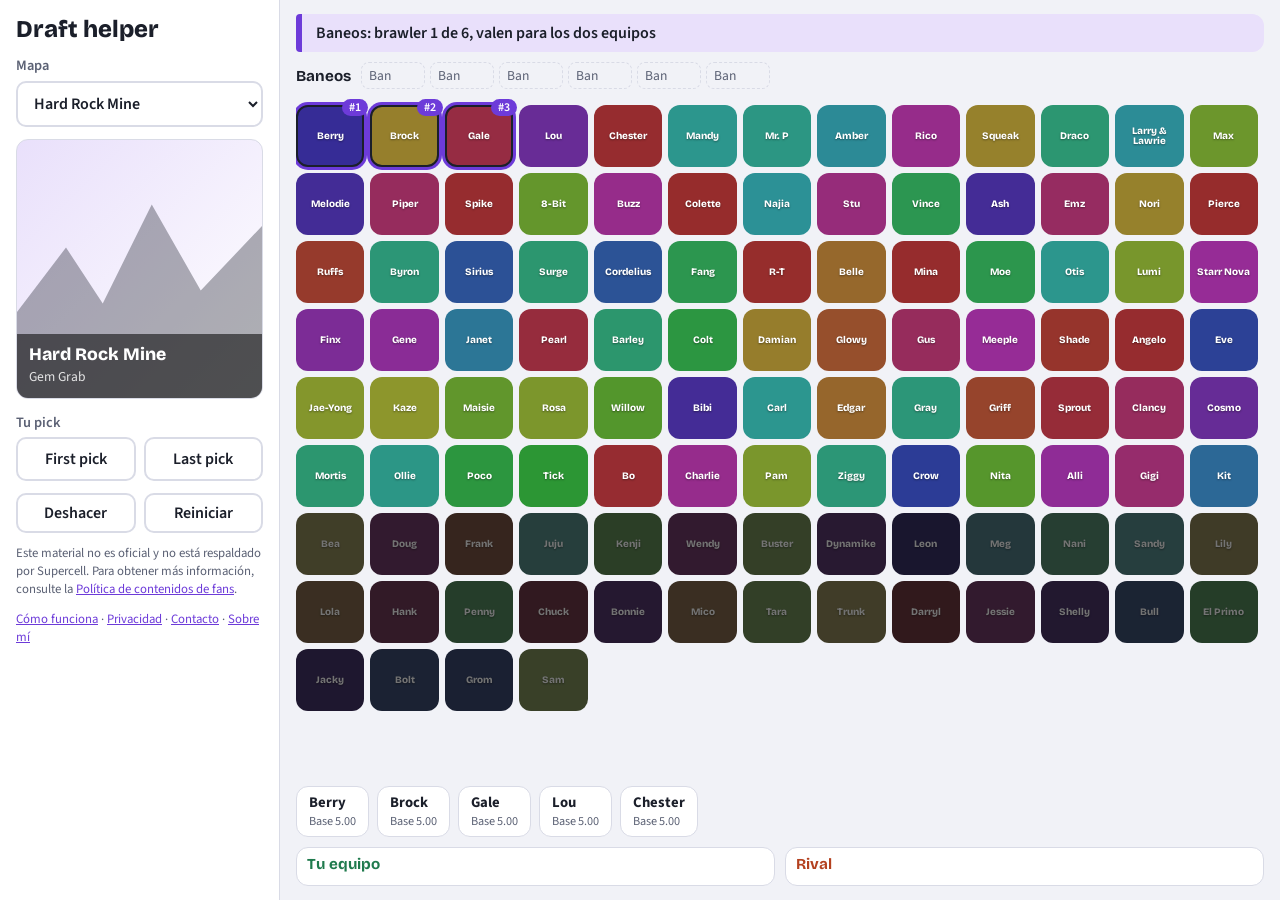
==== index.html @ 5ea56e12 "Add files via upload" ====
<!DOCTYPE html>
<html lang="es">
<head>
<meta charset="utf-8">
<meta name="viewport" content="width=device-width, initial-scale=1, viewport-fit=cover">
<title>Draft helper</title>
<link rel="stylesheet" href="https://fonts.googleapis.com/css2?family=Bricolage+Grotesque:wght@600;800&family=Source+Sans+3:wght@400;600&display=swap">
<style>
:root{--bg:#f1f2f7;--surface:#fff;--ink:#1b1f2a;--muted:#5b6174;--line:#d9dbe6;--gem:#6d3bd9;--gem-soft:#e9e0fb;--me:#1f7a4d;--foe:#b4411f;
box-sizing:border-box;padding-top:env(safe-area-inset-top,0px);padding-bottom:env(safe-area-inset-bottom,0px)}
@media (prefers-color-scheme:dark){:root:not([data-theme="light"]){--bg:#14161f;--surface:#1e2230;--ink:#eceef6;--muted:#a3a9bf;--line:#33384d;--gem:#a98bff;--gem-soft:#2b2447;--me:#5fd49a;--foe:#ff9a78}}
:root[data-theme="dark"]{--bg:#14161f;--surface:#1e2230;--ink:#eceef6;--muted:#a3a9bf;--line:#33384d;--gem:#a98bff;--gem-soft:#2b2447;--me:#5fd49a;--foe:#ff9a78}
html{scroll-padding-top:env(safe-area-inset-top,0px)}
*{box-sizing:border-box}
html,body{height:100%;margin:0}
body{background:var(--bg);color:var(--ink);font:400 16px/1.4 "Source Sans 3",system-ui,sans-serif;overflow:hidden}
h1,h2,h3{font-family:"Bricolage Grotesque",system-ui,sans-serif;margin:0;line-height:1.1}
.app{height:100%;display:grid;grid-template-columns:280px 1fr}
.side{background:var(--surface);border-right:1px solid var(--line);padding:16px;display:flex;flex-direction:column;gap:12px;min-height:0}
.side h1{font-weight:800;font-size:1.5rem}
label{font-weight:600;font-size:.9rem;color:var(--muted)}
select,button{font:600 1rem "Source Sans 3",system-ui,sans-serif;color:var(--ink);background:var(--surface);border:2px solid var(--line);border-radius:10px;padding:9px 12px}
select{width:100%;margin-top:4px}
button{cursor:pointer}
button:focus-visible,select:focus-visible{outline:3px solid var(--gem);outline-offset:2px}
button[aria-pressed="true"]{background:var(--gem);border-color:var(--gem);color:#fff}
.mapimg{flex:1;min-height:120px;max-height:260px;border-radius:12px;border:1px solid var(--line);overflow:hidden;position:relative;background:linear-gradient(135deg,var(--gem-soft),var(--surface))}
.mapimg svg{position:absolute;inset:0;width:100%;height:100%;opacity:.35}
.cap{position:absolute;left:0;right:0;bottom:0;padding:10px 12px;background:rgba(0,0,0,.55);color:#fff}
.cap b{font:800 1.1rem "Bricolage Grotesque",system-ui,sans-serif;display:block}
.cap span{font-size:.85rem;opacity:.85}
.seg{display:grid;grid-template-columns:1fr 1fr;gap:8px;margin-top:4px}
.mini{display:flex;gap:8px}
.mini button{flex:1;padding:7px}
.main{display:flex;flex-direction:column;gap:10px;padding:14px 16px;min-width:0;min-height:0}
.bar{display:grid;grid-template-columns:1fr 1fr;gap:10px}
.team{background:var(--surface);border:1px solid var(--line);border-radius:12px;padding:8px 10px}
.team h3{font-size:.95rem;margin-bottom:4px}
.team.me h3{color:var(--me)}.team.foe h3{color:var(--foe)}
.slots{display:flex;gap:5px;flex-wrap:wrap}
.bans{display:flex;align-items:center;gap:10px;flex-wrap:wrap}.bans h3{font-size:.95rem}
.slot{min-width:64px;padding:3px 7px;border-radius:8px;border:1px dashed var(--line);font-size:.85rem;color:var(--muted)}
.slot.pick{border-style:solid;color:var(--ink);font-weight:600}
.slot.ban{text-decoration:line-through;border-style:solid}
.turn{background:var(--gem-soft);border-left:6px solid var(--gem);border-radius:4px 12px 12px 4px;padding:8px 14px;font-weight:600}
.grid{flex:1;min-height:0;overflow:auto;display:grid;grid-template-columns:repeat(auto-fill,minmax(64px,1fr));grid-auto-rows:62px;gap:6px;padding:6px 6px 0 0}
.tile{position:relative;border-radius:12px;border:2px solid transparent;color:#fff;font:800 .72rem/1.05 "Bricolage Grotesque",system-ui,sans-serif;text-shadow:0 1px 2px rgba(0,0,0,.4);padding:2px}
.tile[disabled]{opacity:.3;cursor:not-allowed}
.tile{display:flex;flex-direction:column;align-items:center;justify-content:center;gap:1px}
.tile img{width:36px;height:36px;object-fit:contain;pointer-events:none}
.tile .nm{font-size:.62rem;line-height:1.05}
.mapimg img{position:absolute;inset:0;width:100%;height:100%;object-fit:cover}
.tile.rec{border-color:var(--ink);box-shadow:0 0 0 3px var(--gem)}
.tile.dim{filter:brightness(.45) saturate(.5)}
.badge{position:absolute;top:-8px;right:-6px;background:var(--gem);color:#fff;border-radius:99px;font:600 .75rem "Source Sans 3",sans-serif;padding:0 7px;text-shadow:none}
.recs{display:flex;gap:8px;flex-wrap:wrap}
.rc{background:var(--surface);border:1px solid var(--line);border-radius:12px;padding:6px 12px;font-size:.92rem}
.rc small{display:block;color:var(--muted)}
.warn{color:var(--foe);font-weight:600}
.hint{margin:0;color:var(--muted);font-size:.8rem}.hint a{color:var(--gem)}
@media (max-width:700px){body{overflow:auto}.app{display:block;height:auto}.side{border-right:0;border-bottom:1px solid var(--line)}.mapimg{height:150px;flex:none}.grid{overflow:visible}}
</style>
</head>
<body>
<div class="app">
<aside class="side">
<h1>Draft helper</h1>
<div><label for="map">Mapa</label>
<select id="map"></select></div>
<div class="mapimg" id="img" aria-label="Imagen del mapa">
<img id="mimg" alt="">
<svg viewBox="0 0 100 60" preserveAspectRatio="none" aria-hidden="true"><path d="M0 40 L20 25 L35 38 L55 15 L75 35 L100 20 L100 60 L0 60Z" fill="currentColor"/></svg>
<div class="cap"><b id="mname"></b><span id="mmode"></span></div>
</div>
<div><label>Tu pick</label>
<div class="seg"><button type="button" id="b-first" aria-pressed="false">First pick</button><button type="button" id="b-last" aria-pressed="false">Last pick</button></div></div>
<div class="mini"><button id="undo">Deshacer</button><button id="reset">Reiniciar</button></div>
<p class="hint">Este material no es oficial y no está respaldado por Supercell. Para obtener más información, consulte la <a href="http://supercell.com/en/fan-content-policy/es/" target="_blank" rel="noopener">Política de contenidos de fans</a>.</p>
<p class="hint"><a href="como-funciona.html">Cómo funciona</a> · <a href="privacidad.html">Privacidad</a> · <a href="contacto.html">Contacto</a> · <a href="sobre-mi.html">Sobre mí</a></p>
</aside>
<section class="main">
<div class="turn" id="turn" aria-live="polite"></div>
<div class="bans"><h3>Baneos</h3><div class="slots" id="s-ban"></div></div>
<div class="grid" id="grid"></div>
<div class="recs" id="rec"></div>
<div class="bar">
<div class="team me"><h3>Tu equipo</h3><div class="slots" id="s-me"></div></div>
<div class="team foe"><h3>Rival</h3><div class="slots" id="s-foe"></div></div>
</div>
</section>
</div>
<script src="datos.js"></script>
<script>
DATA.roster.sort(function(a,b){return a.localeCompare(b)});
var first=null,log=[],map="Hard Rock Mine";
function $(id){return document.getElementById(id)}
function modeOf(m){for(var k in DATA.maps)if(DATA.maps[k].indexOf(m)>-1)return k}
function seq(){var f=first,o=f==="me"?"foe":"me",s=[],i;
 for(i=0;i<6;i++)s.push({t:"ban",team:null});
 if(f){[f,o,o,f,f,o].forEach(function(t){s.push({t:"pick",team:t})})}return s}
var PTS={S:5,A:4,B:3,C:2,D:1,F:0},B_UP=1,B_DOWN=1,cats={},base={};
Object.keys(DATA.tiers).forEach(function(c){["S","A","B","C","D","F"].forEach(function(t){(DATA.tiers[c][t]||[]).forEach(function(n,i){
 var e=cats[n]||(cats[n]={cs:[],best:-1,pos:99}),p=PTS[t];e.cs.push(c);
 if(p>e.best||(p===e.best&&i+1<e.pos)){e.best=p;e.pos=i+1}})})});
Object.keys(cats).forEach(function(n){var e=cats[n];base[n]=e.best-0.001*e.pos});
function ctrN(a,b){var n=0;a.forEach(function(x){b.forEach(function(y){if((DATA.catCounters[y]||[]).indexOf(x)>-1)n++})});return n}
function score(n){var e=cats[n]||{cs:[]},up=0,down=0,bad=[];
 log.forEach(function(l){if(l.t!=="pick"||l.team!=="foe")return;
  var rc=(cats[l.b]||{cs:[]}).cs;
  var u=ctrN(e.cs,rc),d=ctrN(rc,e.cs);up+=B_UP*u;
  if(d){down+=B_DOWN*d;bad.push(l.b)}});
 var m=(DATA.mapBonus[map]||{})[n]||0,b0=base[n]||0;
 return{n:n,base:b0,m:m,pre:b0+m,up:up,down:down,total:b0+m+up-down,bad:bad}}
function slug(n){return n.toLowerCase().replace(/&/g,"").replace(/[^a-z0-9]+/g,"-").replace(/^-|-$/g,"")}
function hue(n){var h=0;for(var i=0;i<n.length;i++)h=(h*31+n.charCodeAt(i))%360;return h}
function render(){
 $("mname").textContent=map;var mi=$("mimg");mi.onerror=function(){mi.style.display="none"};if(mi.dataset.m!==map){mi.dataset.m=map;mi.style.display="";mi.src="img/maps/"+slug(map)+".png"}$("mmode").textContent=modeOf(map);
 $("b-first").setAttribute("aria-pressed",first==="me");$("b-last").setAttribute("aria-pressed",first==="foe");
 var S=seq(),step=S[log.length],taken={};
 log.forEach(function(l){taken[l.b]=l});
 ["me","foe","ban"].forEach(function(t){var el=$("s-"+t);el.innerHTML="";
  S.forEach(function(st,i){if(t==="ban"?st.t!=="ban":st.team!==t)return;
   var d=document.createElement("div"),l=log[i];
   d.className="slot"+(l?" "+l.t:"");d.textContent=l?l.b:(st.t==="ban"?"Ban":"Pick");el.appendChild(d)})});
 var recs=[],hasData=true;
 if(step){var p=step.t==="pick";
  recs=DATA.roster.filter(function(n){return!taken[n]}).map(score)
   .sort(function(a,b){return p?b.total-a.total:b.pre-a.pre}).slice(0,5);
  $("turn").textContent=p?(step.team==="me"?"Tu equipo":"El rival")+" elige (pick "+(log.length-5)+" de 6)":"Baneos: brawler "+(log.length+1)+" de 6, valen para los dos equipos";
 }else $("turn").textContent=first?"Draft completo.":"Baneos hechos. Elige first pick o last pick para empezar los picks.";
 var g=$("grid");g.innerHTML="";
 var DIM_BELOW=2,pk=!!step&&step.t==="pick",sc={};
 DATA.roster.forEach(function(n){sc[n]=score(n)});
 var order=DATA.roster.slice().sort(function(a,b){if(!!taken[a]!==!!taken[b])return taken[a]?1:-1;var d=pk?sc[b].total-sc[a].total:sc[b].pre-sc[a].pre;return d||a.localeCompare(b)});
 order.forEach(function(n){var b=document.createElement("button"),k=recs.map(function(r){return r.n}).indexOf(n),dim=!taken[n]&&!!step&&(pk?sc[n].total:sc[n].pre)<=DIM_BELOW;
  b.className="tile"+(k>-1&&k<3?" rec":"")+(dim?" dim":"");b.style.background="hsl("+hue(n)+",55%,38%)";
  var im=document.createElement("img");im.alt="";im.src="img/"+slug(n)+".png";im.onerror=function(){im.remove()};b.appendChild(im);var nm=document.createElement("span");nm.className="nm";nm.textContent=n;b.appendChild(nm);b.disabled=!step||!!taken[n];
  if(k>-1&&k<3){var s=document.createElement("span");s.className="badge";s.textContent="#"+(k+1);b.appendChild(s)}
  b.onclick=function(){log.push({t:step.t,team:step.team,b:n});render()};g.appendChild(b)});
 var ul=$("rec");ul.innerHTML="";
 if(step&&!recs.length){var e=document.createElement("div");e.className="rc";e.textContent=hasData?"Sin recomendaciones con los datos actuales.":"Sin datos para este mapa todavía.";ul.appendChild(e)}
 recs.forEach(function(r){var d=document.createElement("div"),a=document.createElement("b"),s=document.createElement("small");
  d.className="rc";a.textContent=r.n;
  s.textContent=step.t==="pick"?"Base "+r.base.toFixed(2)+(r.m?" + mapa "+r.m:"")+" + counters "+r.up+" − desventaja "+r.down+" = "+r.total.toFixed(2):"Base "+r.pre.toFixed(2);
  d.appendChild(a);d.appendChild(s);
  if(r.bad.length){var w=document.createElement("small");w.className="warn";w.textContent="Lo frena: "+r.bad.join(", ");d.appendChild(w)}
  ul.appendChild(d)})}
var sel=$("map");
Object.keys(DATA.maps).forEach(function(m){var og=document.createElement("optgroup");og.label=m;
 DATA.maps[m].forEach(function(n){var o=document.createElement("option");o.value=n;o.textContent=n;og.appendChild(o)});sel.appendChild(og)});
sel.value=map;
sel.onchange=function(){map=sel.value;log=[];render()};
function keepBans(){log=log.filter(function(l){return l.t==="ban"})}
$("b-first").onclick=function(){first="me";keepBans();render()};
$("b-last").onclick=function(){first="foe";keepBans();render()};
$("undo").onclick=function(){log.pop();render()};
$("reset").onclick=function(){first=null;log=[];render()};
render();
</script>
</body>
</html>
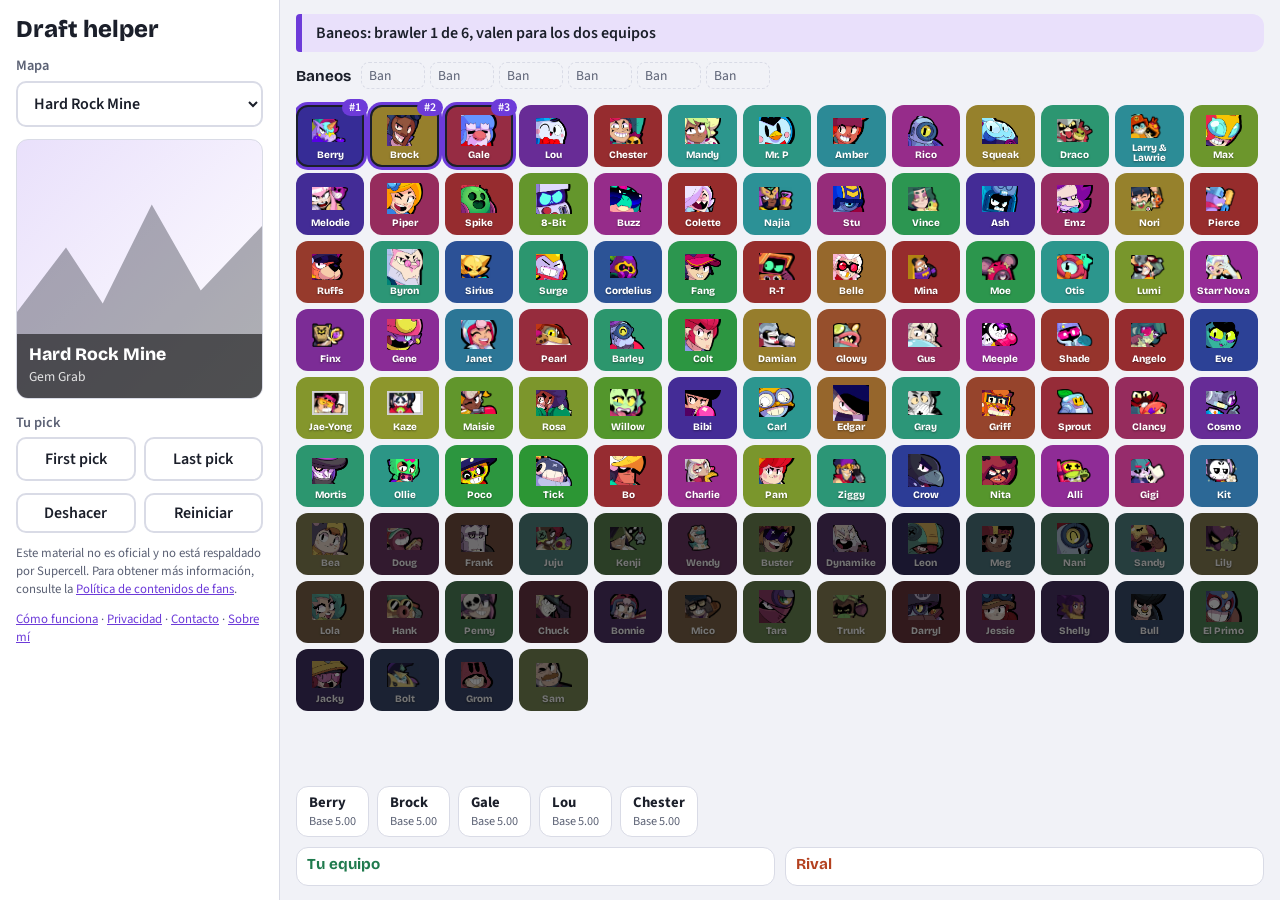
==== commit e8f29388: "Add files via upload" ====
--- a/index.html
+++ b/index.html
@@ -114,7 +114,7 @@
 function slug(n){return n.toLowerCase().replace(/&/g,"").replace(/[^a-z0-9]+/g,"-").replace(/^-|-$/g,"")}
 function hue(n){var h=0;for(var i=0;i<n.length;i++)h=(h*31+n.charCodeAt(i))%360;return h}
 function render(){
- $("mname").textContent=map;var mi=$("mimg");mi.onerror=function(){mi.style.display="none"};if(mi.dataset.m!==map){mi.dataset.m=map;mi.style.display="";mi.src="img/maps/"+slug(map)+".png"}$("mmode").textContent=modeOf(map);
+ $("mname").textContent=map;var mi=$("mimg");mi.onerror=function(){if(mi.dataset.t!=="1"){mi.dataset.t="1";mi.src="img/maps/"+slug(map)+".png"}else{mi.style.display="none"}};if(mi.dataset.m!==map){mi.dataset.m=map;mi.dataset.t="";mi.style.display="";mi.src="img/maps/"+slug(map)+".webp"}$("mmode").textContent=modeOf(map);
  $("b-first").setAttribute("aria-pressed",first==="me");$("b-last").setAttribute("aria-pressed",first==="foe");
  var S=seq(),step=S[log.length],taken={};
  log.forEach(function(l){taken[l.b]=l});
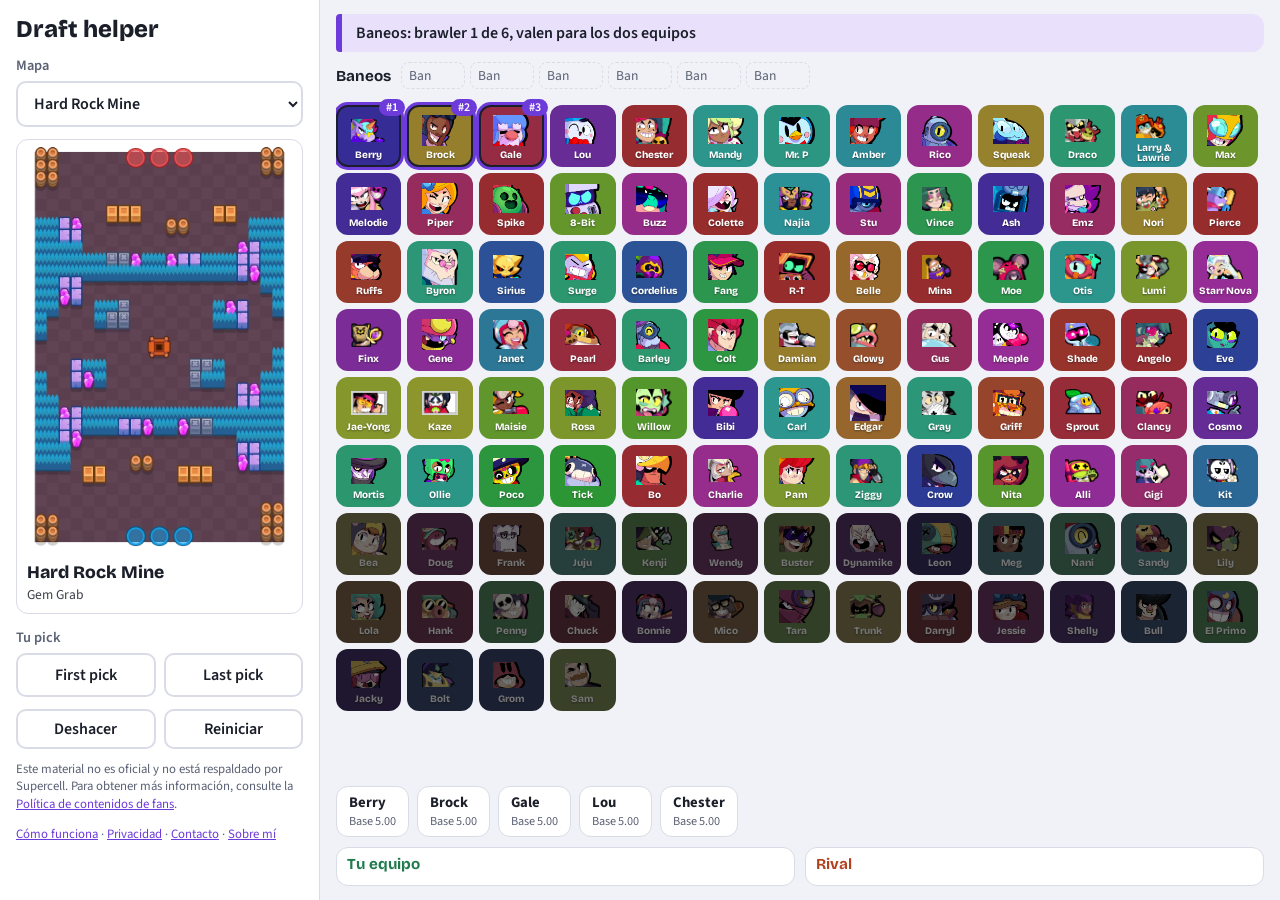
==== commit f55dcc66: "Add files via upload" ====
--- a/index.html
+++ b/index.html
@@ -15,7 +15,7 @@
 html,body{height:100%;margin:0}
 body{background:var(--bg);color:var(--ink);font:400 16px/1.4 "Source Sans 3",system-ui,sans-serif;overflow:hidden}
 h1,h2,h3{font-family:"Bricolage Grotesque",system-ui,sans-serif;margin:0;line-height:1.1}
-.app{height:100%;display:grid;grid-template-columns:280px 1fr}
+.app{height:100%;display:grid;grid-template-columns:320px 1fr}
 .side{background:var(--surface);border-right:1px solid var(--line);padding:16px;display:flex;flex-direction:column;gap:12px;min-height:0}
 .side h1{font-weight:800;font-size:1.5rem}
 label{font-weight:600;font-size:.9rem;color:var(--muted)}
@@ -50,6 +50,10 @@
 .tile img{width:36px;height:36px;object-fit:contain;pointer-events:none}
 .tile .nm{font-size:.62rem;line-height:1.05}
 .mapimg img{position:absolute;inset:0;width:100%;height:100%;object-fit:cover}
+.mapimg.has{background:var(--surface);flex:none;min-height:0;max-height:none}
+.mapimg.has svg{display:none}
+.mapimg.has img{position:static;display:block;width:100%;height:auto;max-height:46vh;object-fit:contain}
+.mapimg.has .cap{position:static;background:none;color:var(--ink);padding:8px 10px}
 .tile.rec{border-color:var(--ink);box-shadow:0 0 0 3px var(--gem)}
 .tile.dim{filter:brightness(.45) saturate(.5)}
 .badge{position:absolute;top:-8px;right:-6px;background:var(--gem);color:#fff;border-radius:99px;font:600 .75rem "Source Sans 3",sans-serif;padding:0 7px;text-shadow:none}
@@ -114,7 +118,7 @@
 function slug(n){return n.toLowerCase().replace(/&/g,"").replace(/[^a-z0-9]+/g,"-").replace(/^-|-$/g,"")}
 function hue(n){var h=0;for(var i=0;i<n.length;i++)h=(h*31+n.charCodeAt(i))%360;return h}
 function render(){
- $("mname").textContent=map;var mi=$("mimg");mi.onerror=function(){if(mi.dataset.t!=="1"){mi.dataset.t="1";mi.src="img/maps/"+slug(map)+".png"}else{mi.style.display="none"}};if(mi.dataset.m!==map){mi.dataset.m=map;mi.dataset.t="";mi.style.display="";mi.src="img/maps/"+slug(map)+".webp"}$("mmode").textContent=modeOf(map);
+ $("mname").textContent=map;var mi=$("mimg"),box=$("img");mi.onload=function(){box.classList.add("has")};mi.onerror=function(){if(mi.dataset.t!=="1"){mi.dataset.t="1";mi.src="img/maps/"+slug(map)+".png"}else{mi.style.display="none";box.classList.remove("has")}};if(mi.dataset.m!==map){mi.dataset.m=map;mi.dataset.t="";box.classList.remove("has");mi.style.display="";mi.src="img/maps/"+slug(map)+".webp"}$("mmode").textContent=modeOf(map);
  $("b-first").setAttribute("aria-pressed",first==="me");$("b-last").setAttribute("aria-pressed",first==="foe");
  var S=seq(),step=S[log.length],taken={};
  log.forEach(function(l){taken[l.b]=l});
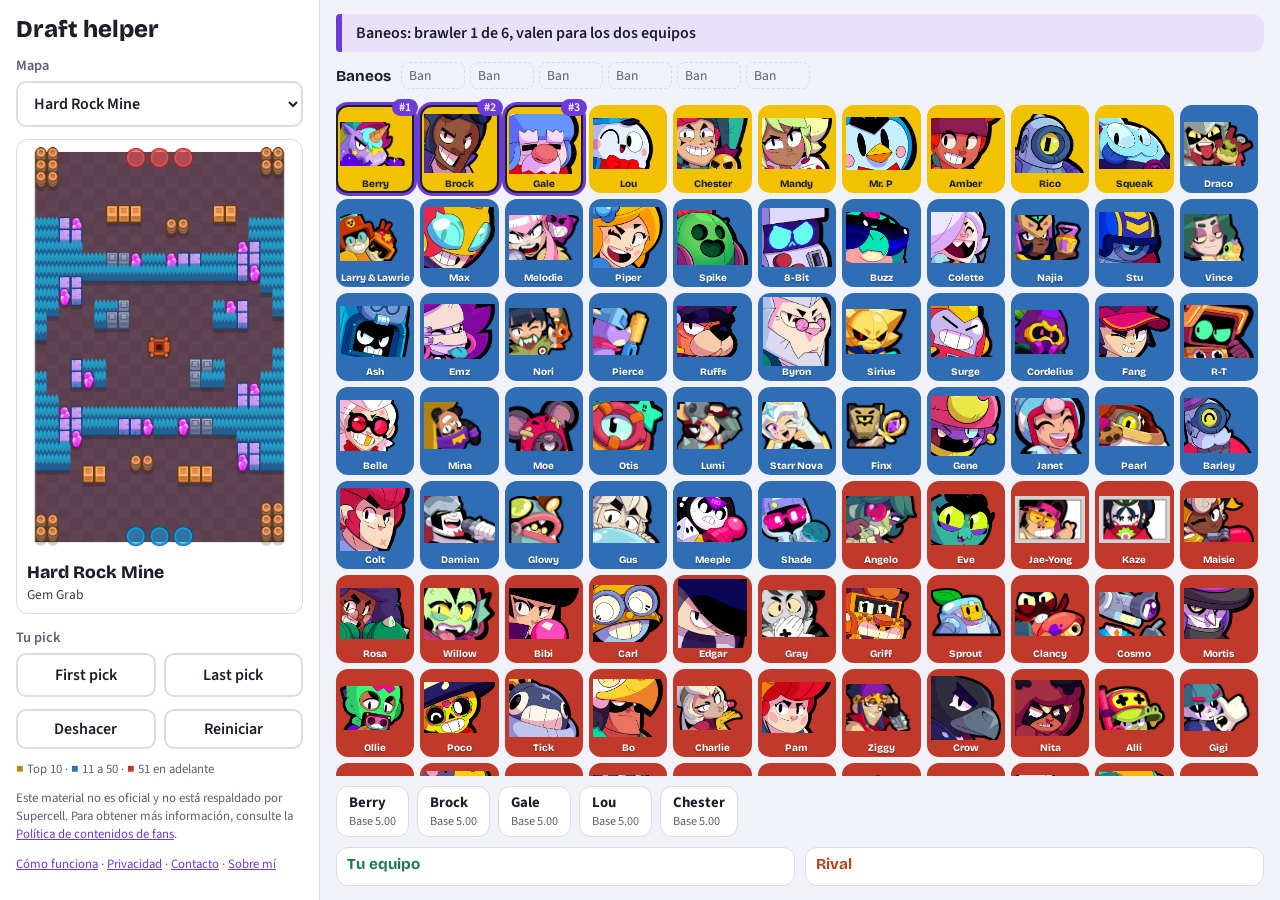
==== commit 070689ba: "Add files via upload" ====
--- a/index.html
+++ b/index.html
@@ -16,7 +16,8 @@
 body{background:var(--bg);color:var(--ink);font:400 16px/1.4 "Source Sans 3",system-ui,sans-serif;overflow:hidden}
 h1,h2,h3{font-family:"Bricolage Grotesque",system-ui,sans-serif;margin:0;line-height:1.1}
 .app{height:100%;display:grid;grid-template-columns:320px 1fr}
-.side{background:var(--surface);border-right:1px solid var(--line);padding:16px;display:flex;flex-direction:column;gap:12px;min-height:0}
+.side{background:var(--surface);border-right:1px solid var(--line);padding:16px;display:flex;flex-direction:column;gap:12px;min-height:0;overflow-y:auto}
+.side>*{flex-shrink:0}
 .side h1{font-weight:800;font-size:1.5rem}
 label{font-weight:600;font-size:.9rem;color:var(--muted)}
 select,button{font:600 1rem "Source Sans 3",system-ui,sans-serif;color:var(--ink);background:var(--surface);border:2px solid var(--line);border-radius:10px;padding:9px 12px}
@@ -43,11 +44,11 @@
 .slot.pick{border-style:solid;color:var(--ink);font-weight:600}
 .slot.ban{text-decoration:line-through;border-style:solid}
 .turn{background:var(--gem-soft);border-left:6px solid var(--gem);border-radius:4px 12px 12px 4px;padding:8px 14px;font-weight:600}
-.grid{flex:1;min-height:0;overflow:auto;display:grid;grid-template-columns:repeat(auto-fill,minmax(64px,1fr));grid-auto-rows:62px;gap:6px;padding:6px 6px 0 0}
+.grid{flex:1;min-height:0;overflow:auto;display:grid;grid-template-columns:repeat(auto-fill,minmax(76px,1fr));grid-auto-rows:88px;gap:6px;padding:6px 6px 0 0}
 .tile{position:relative;border-radius:12px;border:2px solid transparent;color:#fff;font:800 .72rem/1.05 "Bricolage Grotesque",system-ui,sans-serif;text-shadow:0 1px 2px rgba(0,0,0,.4);padding:2px}
 .tile[disabled]{opacity:.3;cursor:not-allowed}
 .tile{display:flex;flex-direction:column;align-items:center;justify-content:center;gap:1px}
-.tile img{width:36px;height:36px;object-fit:contain;pointer-events:none}
+.tile img{flex:1;min-height:0;width:100%;object-fit:contain;pointer-events:none}
 .tile .nm{font-size:.62rem;line-height:1.05}
 .mapimg img{position:absolute;inset:0;width:100%;height:100%;object-fit:cover}
 .mapimg.has{background:var(--surface);flex:none;min-height:0;max-height:none}
@@ -55,7 +56,10 @@
 .mapimg.has img{position:static;display:block;width:100%;height:auto;max-height:46vh;object-fit:contain}
 .mapimg.has .cap{position:static;background:none;color:var(--ink);padding:8px 10px}
 .tile.rec{border-color:var(--ink);box-shadow:0 0 0 3px var(--gem)}
-.tile.dim{filter:brightness(.45) saturate(.5)}
+.tile.y{background:#f2c200;color:#1b1f2a;text-shadow:none}
+.tile.b{background:#2f6db5}
+.tile.r{background:#c0392b}
+.tile.x{background:var(--line);color:var(--muted);text-shadow:none}
 .badge{position:absolute;top:-8px;right:-6px;background:var(--gem);color:#fff;border-radius:99px;font:600 .75rem "Source Sans 3",sans-serif;padding:0 7px;text-shadow:none}
 .recs{display:flex;gap:8px;flex-wrap:wrap}
 .rc{background:var(--surface);border:1px solid var(--line);border-radius:12px;padding:6px 12px;font-size:.92rem}
@@ -79,6 +83,7 @@
 <div><label>Tu pick</label>
 <div class="seg"><button type="button" id="b-first" aria-pressed="false">First pick</button><button type="button" id="b-last" aria-pressed="false">Last pick</button></div></div>
 <div class="mini"><button id="undo">Deshacer</button><button id="reset">Reiniciar</button></div>
+<p class="hint"><b style="color:#b38f00">■</b> Top 10 · <b style="color:#2f6db5">■</b> 11 a 50 · <b style="color:#c0392b">■</b> 51 en adelante</p>
 <p class="hint">Este material no es oficial y no está respaldado por Supercell. Para obtener más información, consulte la <a href="http://supercell.com/en/fan-content-policy/es/" target="_blank" rel="noopener">Política de contenidos de fans</a>.</p>
 <p class="hint"><a href="como-funciona.html">Cómo funciona</a> · <a href="privacidad.html">Privacidad</a> · <a href="contacto.html">Contacto</a> · <a href="sobre-mi.html">Sobre mí</a></p>
 </aside>
@@ -133,11 +138,11 @@
   $("turn").textContent=p?(step.team==="me"?"Tu equipo":"El rival")+" elige (pick "+(log.length-5)+" de 6)":"Baneos: brawler "+(log.length+1)+" de 6, valen para los dos equipos";
  }else $("turn").textContent=first?"Draft completo.":"Baneos hechos. Elige first pick o last pick para empezar los picks.";
  var g=$("grid");g.innerHTML="";
- var DIM_BELOW=2,pk=!!step&&step.t==="pick",sc={};
+ var pk=!!step&&step.t==="pick",sc={},rk=0;
  DATA.roster.forEach(function(n){sc[n]=score(n)});
  var order=DATA.roster.slice().sort(function(a,b){if(!!taken[a]!==!!taken[b])return taken[a]?1:-1;var d=pk?sc[b].total-sc[a].total:sc[b].pre-sc[a].pre;return d||a.localeCompare(b)});
- order.forEach(function(n){var b=document.createElement("button"),k=recs.map(function(r){return r.n}).indexOf(n),dim=!taken[n]&&!!step&&(pk?sc[n].total:sc[n].pre)<=DIM_BELOW;
-  b.className="tile"+(k>-1&&k<3?" rec":"")+(dim?" dim":"");b.style.background="hsl("+hue(n)+",55%,38%)";
+ order.forEach(function(n){var b=document.createElement("button"),k=recs.map(function(r){return r.n}).indexOf(n);if(!taken[n])rk++;
+  b.className="tile"+(k>-1&&k<3?" rec":"")+(taken[n]?" x":(rk<=10?" y":(rk<=50?" b":" r")));
   var im=document.createElement("img");im.alt="";im.src="img/"+slug(n)+".png";im.onerror=function(){im.remove()};b.appendChild(im);var nm=document.createElement("span");nm.className="nm";nm.textContent=n;b.appendChild(nm);b.disabled=!step||!!taken[n];
   if(k>-1&&k<3){var s=document.createElement("span");s.className="badge";s.textContent="#"+(k+1);b.appendChild(s)}
   b.onclick=function(){log.push({t:step.t,team:step.team,b:n});render()};g.appendChild(b)});
